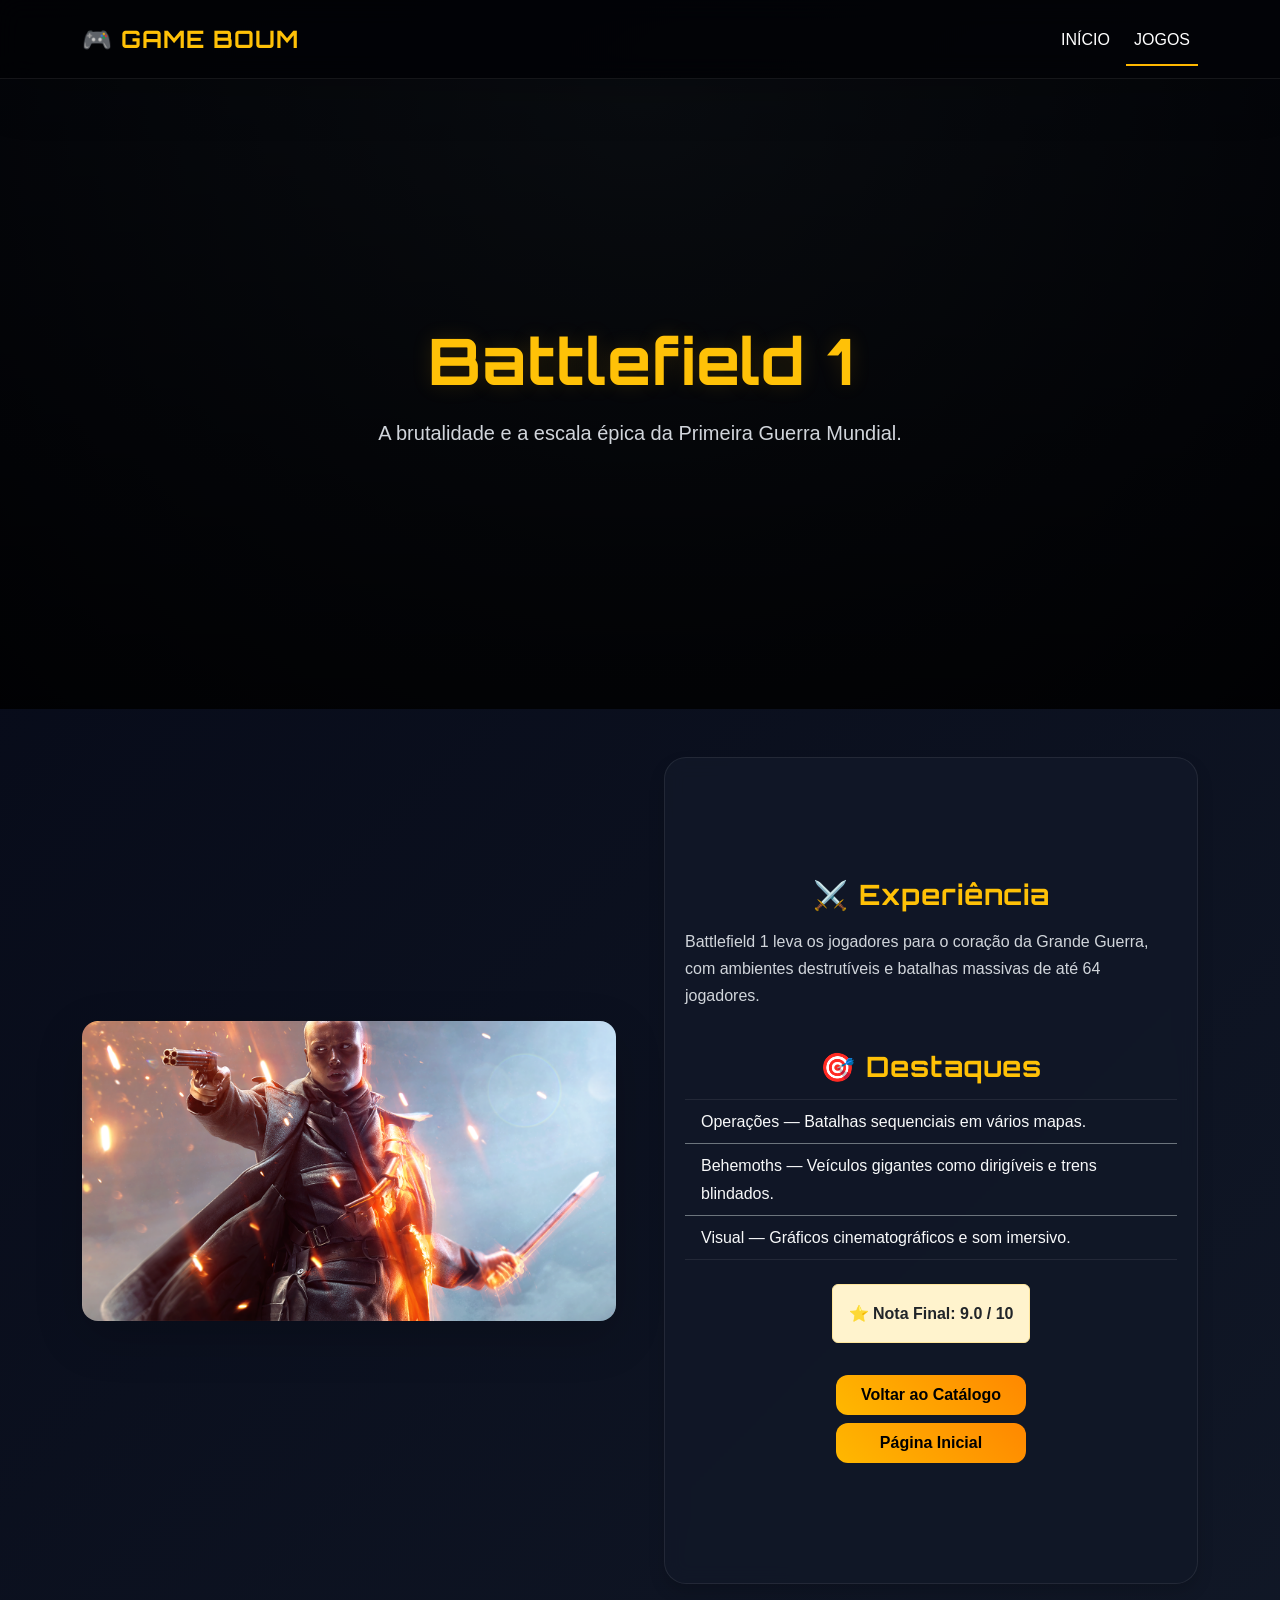
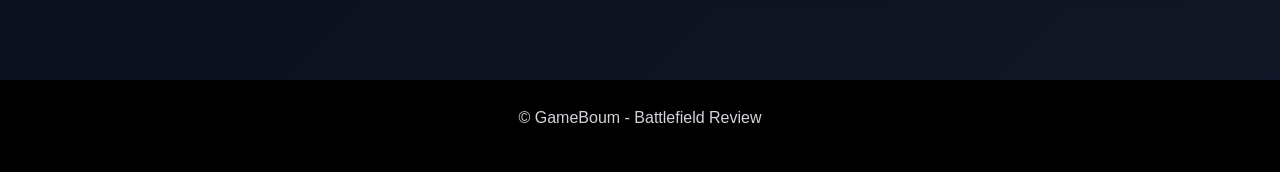
==== battlefield.html @ c1b64dd3 "modificação" ====
<!DOCTYPE html>
<html lang="pt-br">

<head>
  <meta charset="UTF-8">
  <meta name="viewport" content="width=device-width, initial-scale=1.0">
  <meta name="description" content="Review completo de Battlefield 1 no GameBoum">
  <title>Battlefield 1 | GameBoum</title>

  <!-- BOOTSTRAP -->
  <link href="https://cdn.jsdelivr.net/npm/bootstrap@5.3.3/dist/css/bootstrap.min.css" rel="stylesheet">
  <link rel="stylesheet" href="style.css">

  <!-- FONTE GAMER -->
  <link rel="preconnect" href="https://fonts.googleapis.com">
  <link rel="preconnect" href="https://fonts.gstatic.com" crossorigin>
  <link href="https://fonts.googleapis.com/css2?family=Orbitron:wght@400;700&display=swap" rel="stylesheet">
</head>

<body class="bg-dark text-light">

  <nav class="navbar navbar-expand-lg navbar-dark sticky-top shadow-lg">
    <div class="container">
      <a href="index.html" class="navbar-brand text-warning fw-bold fs-4">🎮 GAME BOUM</a>
      <div class="collapse navbar-collapse justify-content-end">
        <ul class="navbar-nav gap-2">
          <li class="nav-item"><a href="index.html" class="nav-link">INÍCIO</a></li>
          <li class="nav-item"><a href="jogos.html" class="nav-link active">JOGOS</a></li>
        </ul>
      </div>
    </div>
  </nav>

  <header class="bg-secondary text-center py-5">
    <div class="container">
      <h1 class="display-3 fw-bold text-warning">Battlefield 1</h1>
      <p class="lead mt-3">A brutalidade e a escala épica da Primeira Guerra Mundial.</p>
    </div>
  </header>

  <main class="container py-5">
    <div class="row g-5 align-items-center">
      <div class="col-lg-6">
        <!-- 🔥 ADICIONADO: classe hover-image para o efeito de zoom suave -->
        <img src="imagens/image_battle.png" class="img-fluid rounded-4 shadow-lg w-100 hover-image" alt="Battlefield 1">
      </div>

      <div class="col-lg-6">
        <div class="card p-4 text-light bg-secondary border-0 shadow">
          <h3 class="text-warning mb-3">⚔️ Experiência</h3>
          <p>Battlefield 1 leva os jogadores para o coração da Grande Guerra, com ambientes destrutíveis e batalhas massivas de até 64 jogadores.</p>

          <h3 class="text-warning mt-4 mb-3">🎯 Destaques</h3>
          <ul class="list-group list-group-flush">
            <li class="list-group-item bg-transparent text-light border-secondary">Operações — Batalhas sequenciais em vários mapas.</li>
            <li class="list-group-item bg-transparent text-light border-secondary">Behemoths — Veículos gigantes como dirigíveis e trens blindados.</li>
            <li class="list-group-item bg-transparent text-light border-secondary">Visual — Gráficos cinematográficos e som imersivo.</li>
          </ul>

          <!-- NOTA FINAL -->
          <div class="alert alert-warning mt-4 text-center text-dark fw-bold">
            ⭐ Nota Final: 9.0 / 10
          </div>

          <!-- 🔥 BOTÕES PADRONIZADOS: d-grid gap-2 para ficarem um abaixo do outro -->
          <div class="d-grid gap-2 mt-3">
            <a href="jogos.html" class="btn btn-warning fw-bold py-2">
               Voltar ao Catálogo
            </a>
            <a href="index.html" class="btn btn-warning fw-bold py-2">
               Página Inicial
            </a>
          </div>
          
        </div>
      </div>
    </div>
  </main>

  <footer class="bg-black text-center py-4 mt-5">
    <p>© GameBoum - Battlefield Review</p>
  </footer>

  <script src="https://cdn.jsdelivr.net/npm/bootstrap@5.3.3/dist/js/bootstrap.bundle.min.js"></script>
</body>
</html>
---- style.css ----
/* ===================================================== */
/* RESET E CONFIGURAÇÕES GLOBAIS */
/* ===================================================== */

* {
    margin: 0;
    padding: 0;
    box-sizing: border-box;
}

html,
body {
    overflow-x: hidden;
    scroll-behavior: smooth;
    min-height: 100%;
}

body {
    background: linear-gradient(135deg, #050816, #111827);
    color: white;
    font-family: 'Segoe UI', Tahoma, Geneva, Verdana, sans-serif;
    line-height: 1.6;
}

/* ===================================================== */
/* TIPOGRAFIA */
/* ===================================================== */

h1, h2, h3, h4, h5, .navbar-brand {
    font-family: 'Orbitron', sans-serif;
    letter-spacing: 1px;
    font-weight: 700;
}

p, li {
    color: #d1d5db;
    line-height: 1.7;
}

/* ===================================================== */
/* NAVBAR (EFEITO GLASSMORPHISM) */
/* ===================================================== */

.navbar {
    backdrop-filter: blur(12px);
    -webkit-backdrop-filter: blur(12px);
    background: rgba(0, 0, 0, 0.75) !important;
    border-bottom: 1px solid rgba(255, 255, 255, 0.08);
    padding: 15px 0;
    transition: all 0.3s ease;
}

.navbar-brand:hover {
    transform: scale(1.05);
    color: #ffd000 !important;
}

.nav-link {
    position: relative;
    transition: 0.3s;
    color: white !important;
    font-weight: 500;
}

.nav-link:hover {
    color: #ffb800 !important;
}

.nav-link::after {
    content: "";
    position: absolute;
    left: 0;
    bottom: -5px;
    width: 0%;
    height: 2px;
    background: #ffb800;
    transition: 0.3s ease;
}

.nav-link:hover::after,
.nav-link.active::after {
    width: 100%;
}

/* ===================================================== */
/* HERO SECTION */
/* ===================================================== */

.bg-secondary {
    background: 
        linear-gradient(rgba(0,0,0,0.7), rgba(0,0,0,0.85)),
        radial-gradient(circle at top, #1f2937, #050816) !important;
    min-height: 70vh;
    display: flex;
    align-items: center;
    justify-content: center;
    padding: 120px 20px !important;
}

.display-3 {
    font-size: clamp(2rem, 5vw, 4rem); /* Tamanho responsivo automático */
    text-shadow: 0 0 20px rgba(255, 184, 0, 0.15);
}

/* ===================================================== */
/* BOTÕES */
/* ===================================================== */

.btn {
    border-radius: 12px;
    transition: all 0.3s cubic-bezier(0.4, 0, 0.2, 1);
    font-weight: bold;
}

.btn-warning {
    background: linear-gradient(45deg, #ffb800, #ff8800);
    border: none;
    color: black !important;
    padding: 12px 25px;
}

.btn-warning:hover {
    transform: translateY(-4px) scale(1.03);
    box-shadow: 0 10px 25px rgba(255, 184, 0, 0.4);
}

/* ===================================================== */
/* CARDS E IMAGENS */
/* ===================================================== */

.card {
    border-radius: 22px;
    overflow: hidden;
    transition: 0.4s ease;
    background: rgba(17, 24, 39, 0.9) !important;
    border: 1px solid rgba(255, 255, 255, 0.08) !important;
    backdrop-filter: blur(10px);
}

.card:hover {
    transform: translateY(-12px);
    box-shadow: 0 20px 45px rgba(0,0,0,0.6);
}

.card img {
    height: 260px;
    width: 100%;
    object-fit: cover;
    transition: 0.5s ease;
}

.card:hover img {
    transform: scale(1.08);
}

/* Classe específica para zoom em imagens soltas */
.hover-image {
    transition: transform 0.4s ease, box-shadow 0.4s ease;
    display: inline-block; /* Garante que o transform funcione bem */
}

.hover-image:hover {
    transform: scale(1.03);
    box-shadow: 0 20px 40px rgba(0,0,0,0.5);
}

/* ===================================================== */
/* FORMULÁRIOS E MODAL */
/* ===================================================== */

.modal-content {
    border-radius: 20px;
    background: rgba(10, 10, 10, 0.98) !important;
    border: 1px solid rgba(255, 255, 255, 0.1);
}

.form-control {
    background: #111827 !important;
    border: 1px solid #374151;
    color: white !important;
    border-radius: 12px;
    padding: 12px;
}

.form-control:focus {
    background: #1f2937 !important;
    border-color: #ffb800;
    box-shadow: 0 0 0 0.25rem rgba(255, 184, 0, 0.2);
}

/* ===================================================== */
/* ANIMAÇÕES */
/* ===================================================== */

.fade-in-up {
    animation: fadeUp 0.8s ease backwards;
}

@keyframes fadeUp {
    from {
        opacity: 0;
        transform: translateY(30px);
    }
    to {
        opacity: 1;
        transform: translateY(0);
    }
}

/* Aplicando a animação */
.card, .navbar, .alert {
    animation: fadeUp 0.8s ease backwards;
}

/* ===================================================== */
/* RESPONSIVIDADE */
/* ===================================================== */

@media (max-width: 992px) {
    .bg-secondary { min-height: 50vh; }
    .card img { height: 220px; }
}

@media (max-width: 768px) {
    .navbar-collapse {
        background: rgba(0, 0, 0, 0.9);
        padding: 20px;
        border-radius: 15px;
        margin-top: 10px;
    }
    
    .btn-mobile-full { /* Use essa classe se quiser botão full width */
        width: 100%;
    }
}
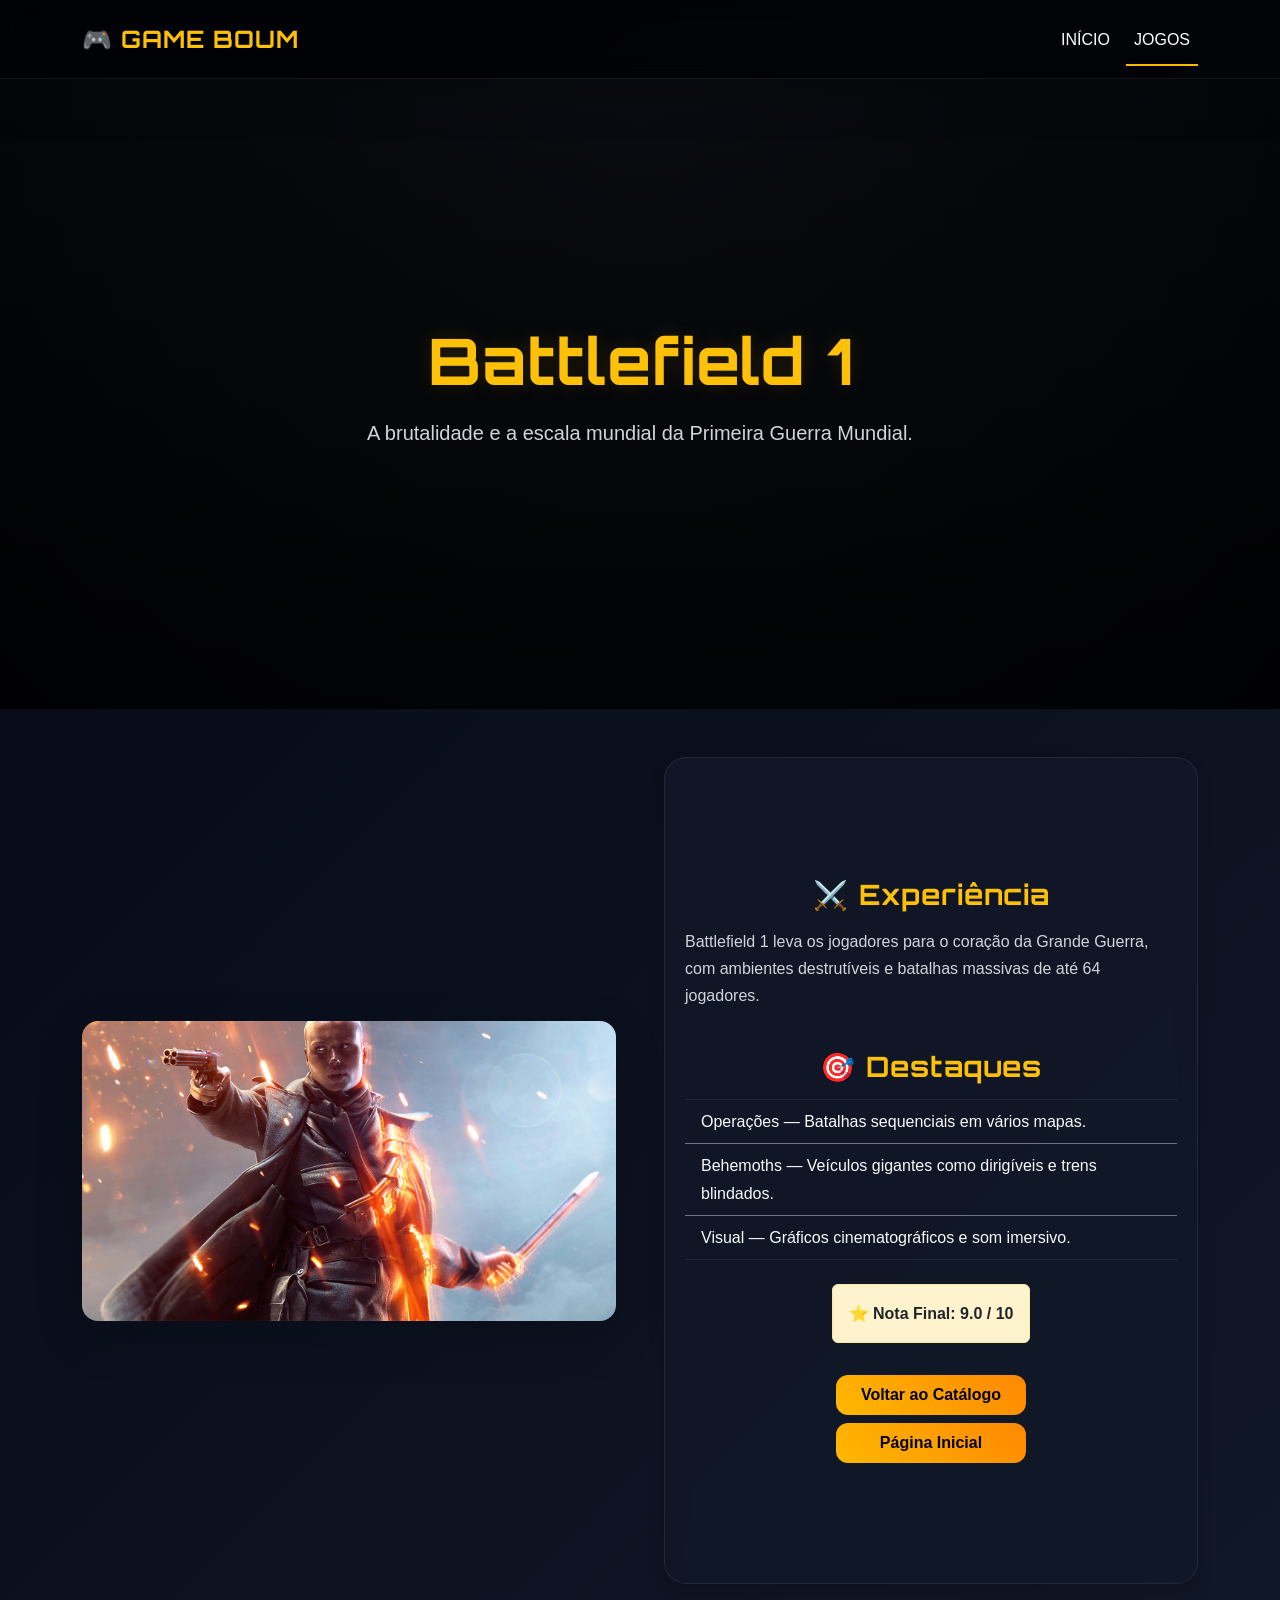
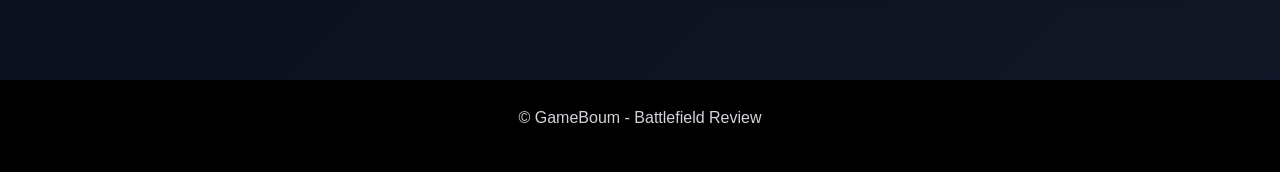
==== commit 516b8b8b: "modificação do epico para mundial" ====
--- a/battlefield.html
+++ b/battlefield.html
@@ -34,7 +34,7 @@
   <header class="bg-secondary text-center py-5">
     <div class="container">
       <h1 class="display-3 fw-bold text-warning">Battlefield 1</h1>
-      <p class="lead mt-3">A brutalidade e a escala épica da Primeira Guerra Mundial.</p>
+      <p class="lead mt-3">A brutalidade e a escala mundial da Primeira Guerra Mundial.</p>
     </div>
   </header>
 
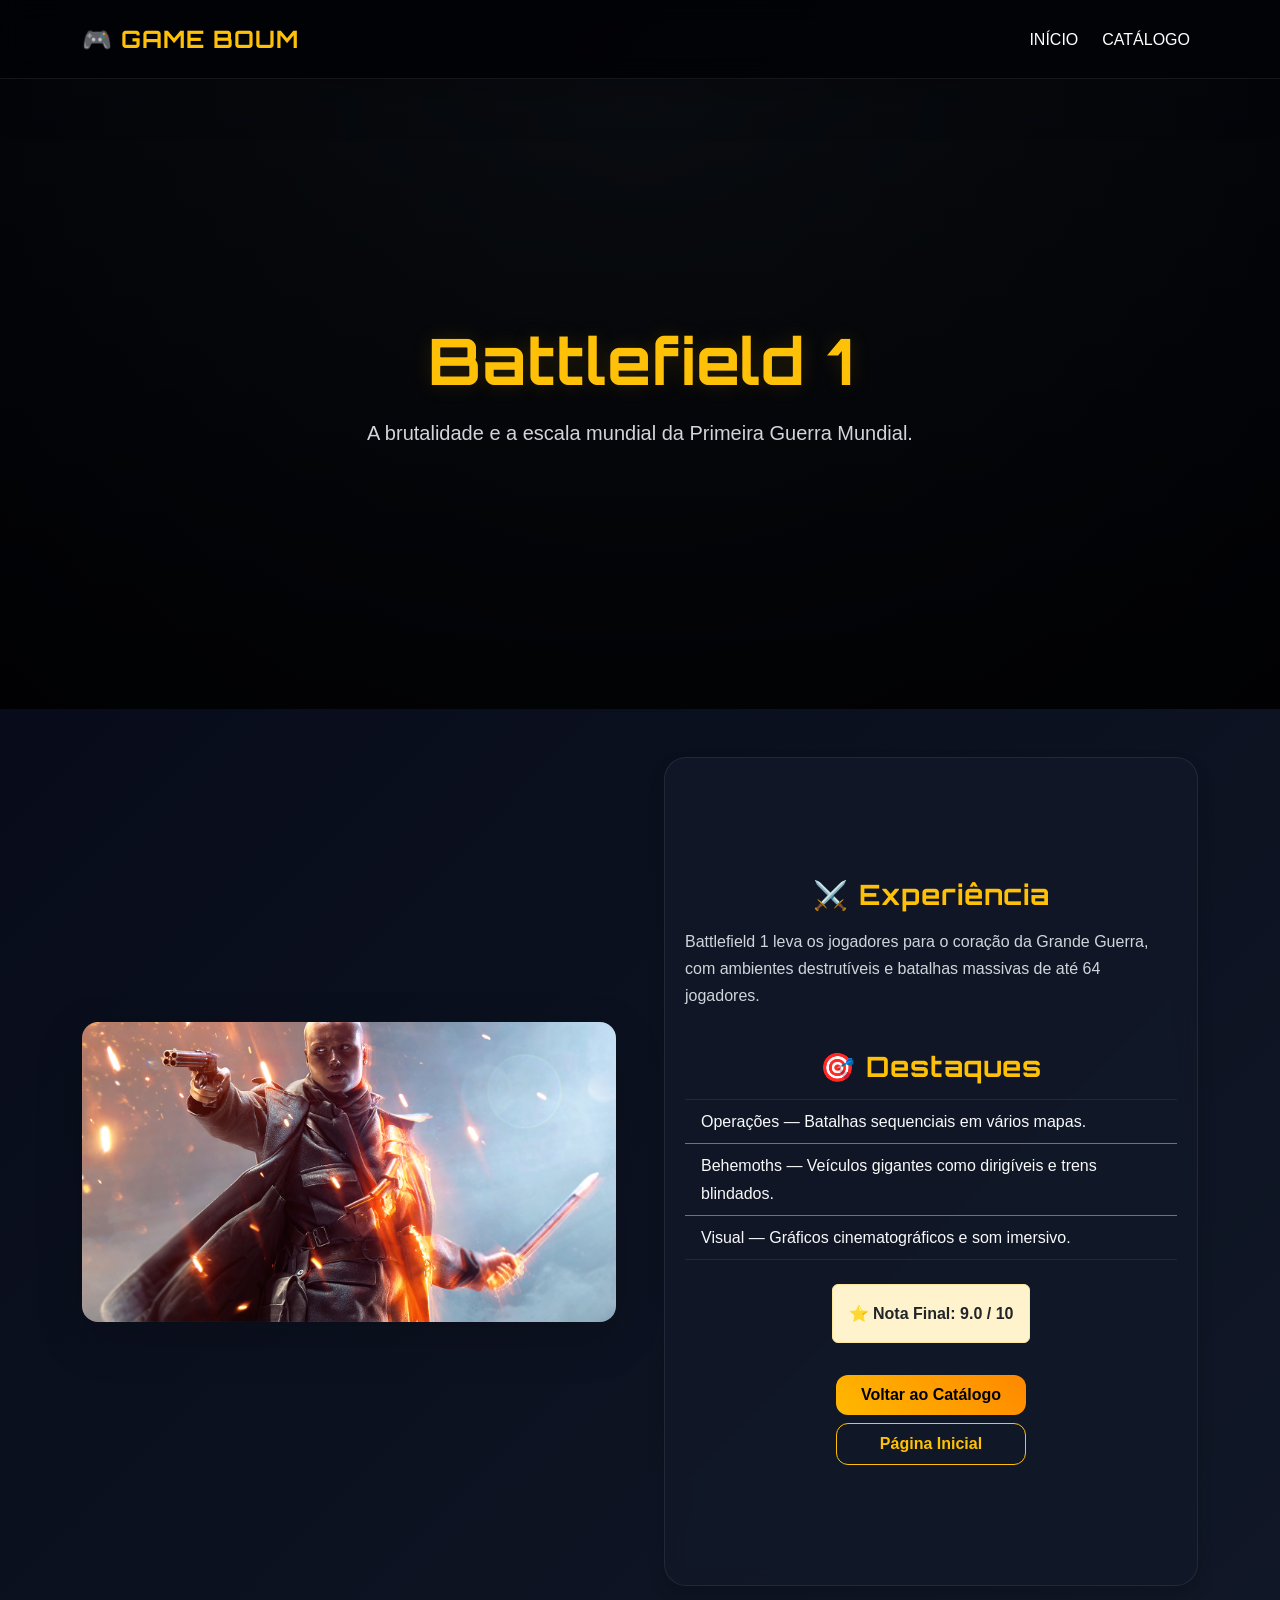
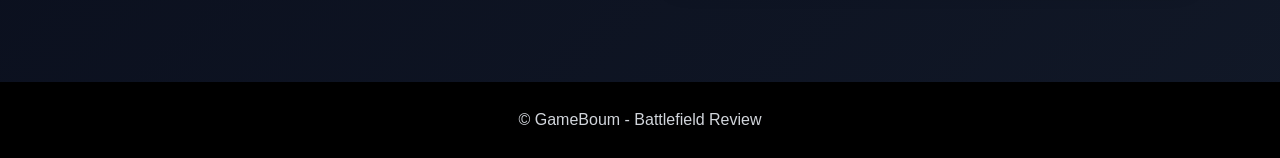
==== commit e5dbd480: "Atualizando arquivos dentro da pasta html" ====
--- a/battlefield.html
+++ b/battlefield.html
@@ -4,11 +4,13 @@
 <head>
   <meta charset="UTF-8">
   <meta name="viewport" content="width=device-width, initial-scale=1.0">
+
   <meta name="description" content="Review completo de Battlefield 1 no GameBoum">
   <title>Battlefield 1 | GameBoum</title>
 
   <!-- BOOTSTRAP -->
   <link href="https://cdn.jsdelivr.net/npm/bootstrap@5.3.3/dist/css/bootstrap.min.css" rel="stylesheet">
+
   <link rel="stylesheet" href="style.css">
 
   <!-- FONTE GAMER -->
@@ -19,68 +21,117 @@
 
 <body class="bg-dark text-light">
 
-  <nav class="navbar navbar-expand-lg navbar-dark sticky-top shadow-lg">
+  <!-- NAVBAR -->
+  <nav class="navbar navbar-expand-lg navbar-dark sticky-top shadow-lg bg-dark">
     <div class="container">
-      <a href="index.html" class="navbar-brand text-warning fw-bold fs-4">🎮 GAME BOUM</a>
-      <div class="collapse navbar-collapse justify-content-end">
+
+      <a href="index.html" class="navbar-brand text-warning fw-bold fs-4">
+        🎮 GAME BOUM
+      </a>
+
+      <button class="navbar-toggler" type="button" data-bs-toggle="collapse" data-bs-target="#menuTopo"
+        aria-controls="menuTopo" aria-expanded="false" aria-label="Abrir menu">
+        <span class="navbar-toggler-icon"></span>
+      </button>
+
+      <div class="collapse navbar-collapse justify-content-end" id="menuTopo">
         <ul class="navbar-nav gap-2">
-          <li class="nav-item"><a href="index.html" class="nav-link">INÍCIO</a></li>
-          <li class="nav-item"><a href="jogos.html" class="nav-link active">JOGOS</a></li>
+
+          <li class="nav-item">
+            <a href="index.html" class="nav-link">INÍCIO</a>
+          </li>
+
+          <li class="nav-item">
+            <a href="index.html" class="nav-link">
+              CATÁLOGO
+            </a>
+          </li>
+
         </ul>
       </div>
+
     </div>
   </nav>
 
+  <!-- HEADER -->
   <header class="bg-secondary text-center py-5">
     <div class="container">
       <h1 class="display-3 fw-bold text-warning">Battlefield 1</h1>
-      <p class="lead mt-3">A brutalidade e a escala mundial da Primeira Guerra Mundial.</p>
+      <p class="lead mt-3">
+        A brutalidade e a escala mundial da Primeira Guerra Mundial.
+      </p>
     </div>
   </header>
 
+  <!-- CONTEÚDO -->
   <main class="container py-5">
+
     <div class="row g-5 align-items-center">
+
+      <!-- IMAGEM -->
       <div class="col-lg-6">
-        <!-- 🔥 ADICIONADO: classe hover-image para o efeito de zoom suave -->
-        <img src="imagens/image_battle.png" class="img-fluid rounded-4 shadow-lg w-100 hover-image" alt="Battlefield 1">
+        <img src="imagens/image_battle.png"
+          class="img-fluid rounded-4 shadow-lg w-100 hover-image"
+          alt="Battlefield 1">
       </div>
 
+      <!-- TEXTO -->
       <div class="col-lg-6">
+
         <div class="card p-4 text-light bg-secondary border-0 shadow">
+
           <h3 class="text-warning mb-3">⚔️ Experiência</h3>
-          <p>Battlefield 1 leva os jogadores para o coração da Grande Guerra, com ambientes destrutíveis e batalhas massivas de até 64 jogadores.</p>
+          <p>
+            Battlefield 1 leva os jogadores para o coração da Grande Guerra,
+            com ambientes destrutíveis e batalhas massivas de até 64 jogadores.
+          </p>
 
           <h3 class="text-warning mt-4 mb-3">🎯 Destaques</h3>
+
           <ul class="list-group list-group-flush">
-            <li class="list-group-item bg-transparent text-light border-secondary">Operações — Batalhas sequenciais em vários mapas.</li>
-            <li class="list-group-item bg-transparent text-light border-secondary">Behemoths — Veículos gigantes como dirigíveis e trens blindados.</li>
-            <li class="list-group-item bg-transparent text-light border-secondary">Visual — Gráficos cinematográficos e som imersivo.</li>
+            <li class="list-group-item bg-transparent text-light border-secondary">
+              Operações — Batalhas sequenciais em vários mapas.
+            </li>
+            <li class="list-group-item bg-transparent text-light border-secondary">
+              Behemoths — Veículos gigantes como dirigíveis e trens blindados.
+            </li>
+            <li class="list-group-item bg-transparent text-light border-secondary">
+              Visual — Gráficos cinematográficos e som imersivo.
+            </li>
           </ul>
 
-          <!-- NOTA FINAL -->
+          <!-- NOTA -->
           <div class="alert alert-warning mt-4 text-center text-dark fw-bold">
             ⭐ Nota Final: 9.0 / 10
           </div>
 
-          <!-- 🔥 BOTÕES PADRONIZADOS: d-grid gap-2 para ficarem um abaixo do outro -->
+          <!-- BOTÕES -->
           <div class="d-grid gap-2 mt-3">
-            <a href="jogos.html" class="btn btn-warning fw-bold py-2">
-               Voltar ao Catálogo
+
+            <a href="index.html" class="btn btn-warning fw-bold py-2">
+              Voltar ao Catálogo
             </a>
-            <a href="index.html" class="btn btn-warning fw-bold py-2">
-               Página Inicial
+
+            <a href="index.html" class="btn btn-outline-warning fw-bold py-2">
+              Página Inicial
             </a>
+
           </div>
-          
+
         </div>
+
       </div>
+
     </div>
+
   </main>
 
+  <!-- FOOTER -->
   <footer class="bg-black text-center py-4 mt-5">
-    <p>© GameBoum - Battlefield Review</p>
+    <p class="mb-0">© GameBoum - Battlefield Review</p>
   </footer>
 
   <script src="https://cdn.jsdelivr.net/npm/bootstrap@5.3.3/dist/js/bootstrap.bundle.min.js"></script>
+
 </body>
 </html>
--- a/style.css
+++ b/style.css
@@ -26,19 +26,25 @@
 /* TIPOGRAFIA */
 /* ===================================================== */
 
-h1, h2, h3, h4, h5, .navbar-brand {
+h1,
+h2,
+h3,
+h4,
+h5,
+.navbar-brand {
     font-family: 'Orbitron', sans-serif;
     letter-spacing: 1px;
     font-weight: 700;
 }
 
-p, li {
+p,
+li {
     color: #d1d5db;
     line-height: 1.7;
 }
 
 /* ===================================================== */
-/* NAVBAR (EFEITO GLASSMORPHISM) */
+/* NAVBAR */
 /* ===================================================== */
 
 .navbar {
@@ -48,6 +54,10 @@
     border-bottom: 1px solid rgba(255, 255, 255, 0.08);
     padding: 15px 0;
     transition: all 0.3s ease;
+}
+
+.navbar-brand {
+    transition: 0.3s ease;
 }
 
 .navbar-brand:hover {
@@ -87,9 +97,10 @@
 /* ===================================================== */
 
 .bg-secondary {
-    background: 
-        linear-gradient(rgba(0,0,0,0.7), rgba(0,0,0,0.85)),
+    background:
+        linear-gradient(rgba(0, 0, 0, 0.7), rgba(0, 0, 0, 0.85)),
         radial-gradient(circle at top, #1f2937, #050816) !important;
+
     min-height: 70vh;
     display: flex;
     align-items: center;
@@ -98,7 +109,7 @@
 }
 
 .display-3 {
-    font-size: clamp(2rem, 5vw, 4rem); /* Tamanho responsivo automático */
+    font-size: clamp(2rem, 5vw, 4rem);
     text-shadow: 0 0 20px rgba(255, 184, 0, 0.15);
 }
 
@@ -125,7 +136,7 @@
 }
 
 /* ===================================================== */
-/* CARDS E IMAGENS */
+/* CARDS */
 /* ===================================================== */
 
 .card {
@@ -139,8 +150,12 @@
 
 .card:hover {
     transform: translateY(-12px);
-    box-shadow: 0 20px 45px rgba(0,0,0,0.6);
-}
+    box-shadow: 0 20px 45px rgba(0, 0, 0, 0.6);
+}
+
+/* ===================================================== */
+/* IMAGENS */
+/* ===================================================== */
 
 .card img {
     height: 260px;
@@ -153,19 +168,21 @@
     transform: scale(1.08);
 }
 
-/* Classe específica para zoom em imagens soltas */
 .hover-image {
-    transition: transform 0.4s ease, box-shadow 0.4s ease;
-    display: inline-block; /* Garante que o transform funcione bem */
+    transition:
+        transform 0.4s ease,
+        box-shadow 0.4s ease;
+
+    display: inline-block;
 }
 
 .hover-image:hover {
     transform: scale(1.03);
-    box-shadow: 0 20px 40px rgba(0,0,0,0.5);
-}
-
-/* ===================================================== */
-/* FORMULÁRIOS E MODAL */
+    box-shadow: 0 20px 40px rgba(0, 0, 0, 0.5);
+}
+
+/* ===================================================== */
+/* FORMULÁRIOS */
 /* ===================================================== */
 
 .modal-content {
@@ -201,14 +218,16 @@
         opacity: 0;
         transform: translateY(30px);
     }
+
     to {
         opacity: 1;
         transform: translateY(0);
     }
 }
 
-/* Aplicando a animação */
-.card, .navbar, .alert {
+.card,
+.navbar,
+.alert {
     animation: fadeUp 0.8s ease backwards;
 }
 
@@ -217,19 +236,26 @@
 /* ===================================================== */
 
 @media (max-width: 992px) {
-    .bg-secondary { min-height: 50vh; }
-    .card img { height: 220px; }
+
+    .bg-secondary {
+        min-height: 50vh;
+    }
+
+    .card img {
+        height: 220px;
+    }
 }
 
 @media (max-width: 768px) {
+
     .navbar-collapse {
         background: rgba(0, 0, 0, 0.9);
         padding: 20px;
         border-radius: 15px;
         margin-top: 10px;
     }
-    
-    .btn-mobile-full { /* Use essa classe se quiser botão full width */
+
+    .btn-mobile-full {
         width: 100%;
     }
 }
